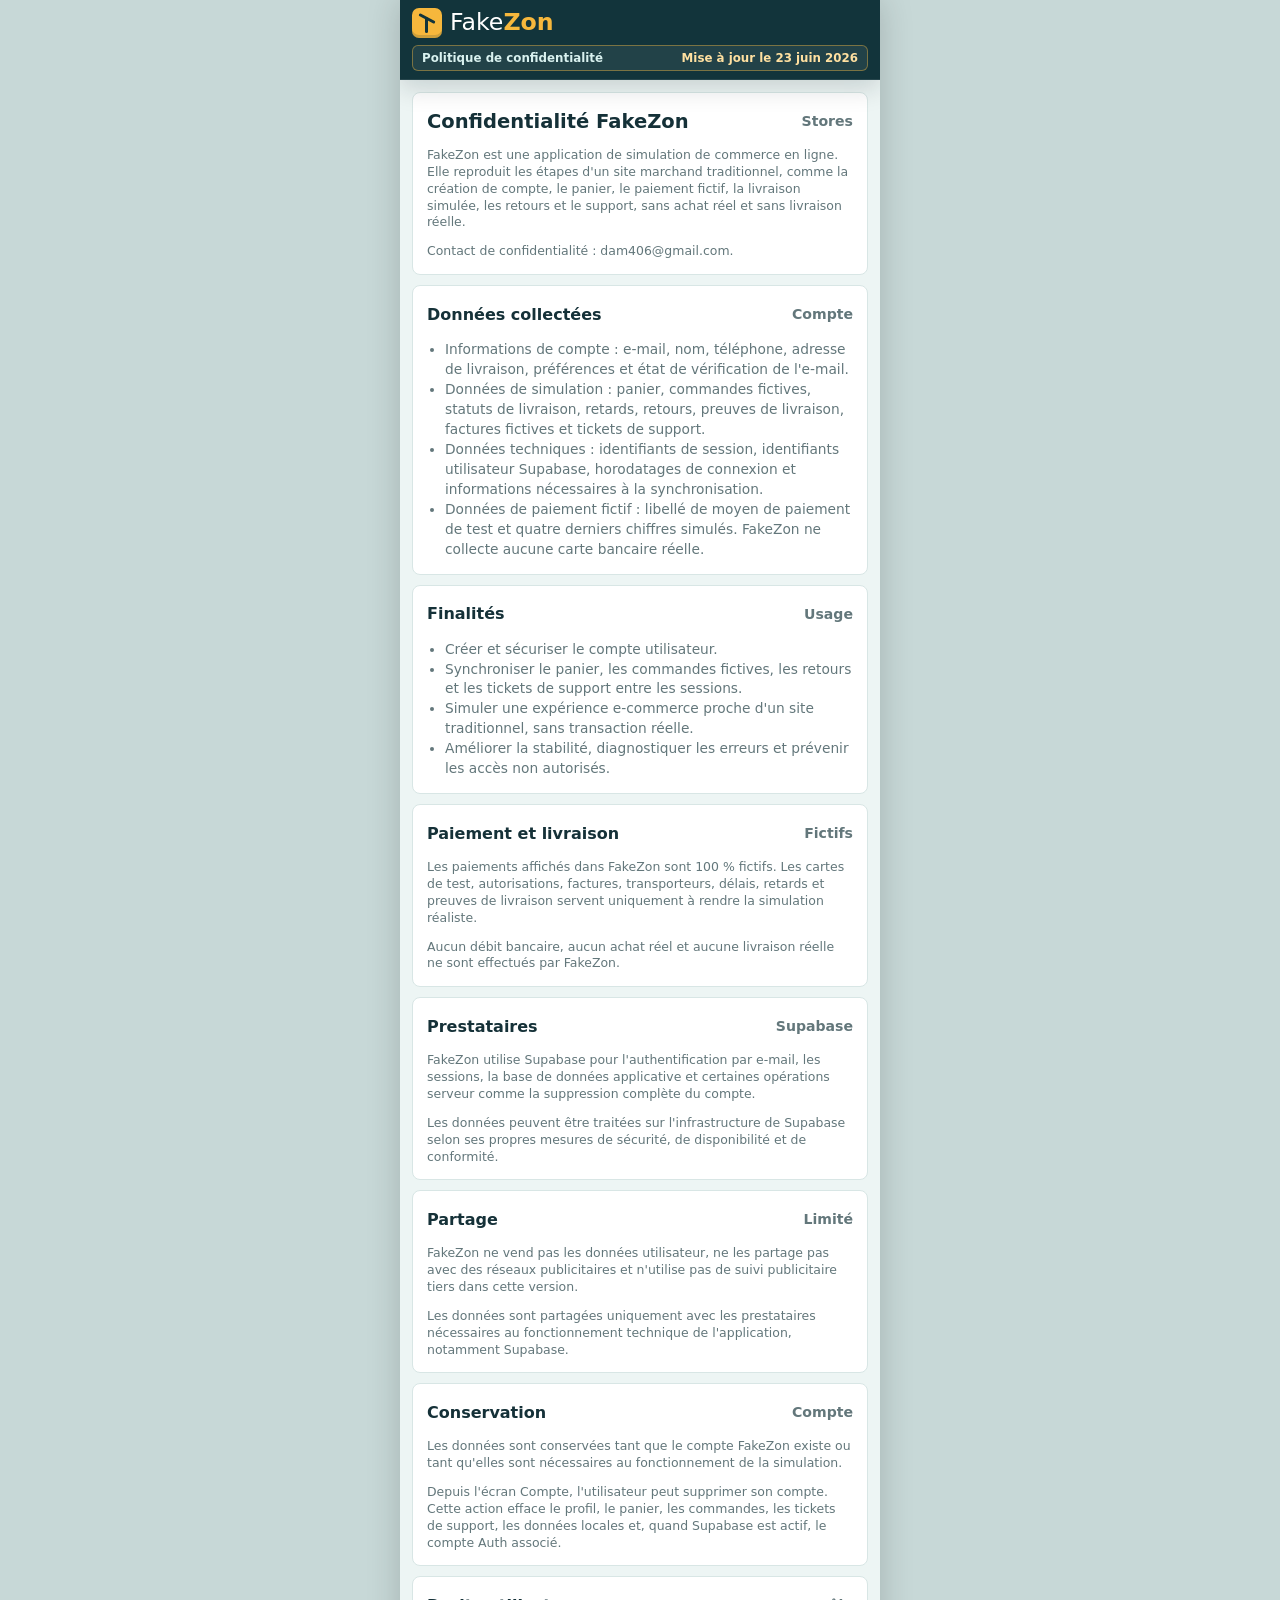
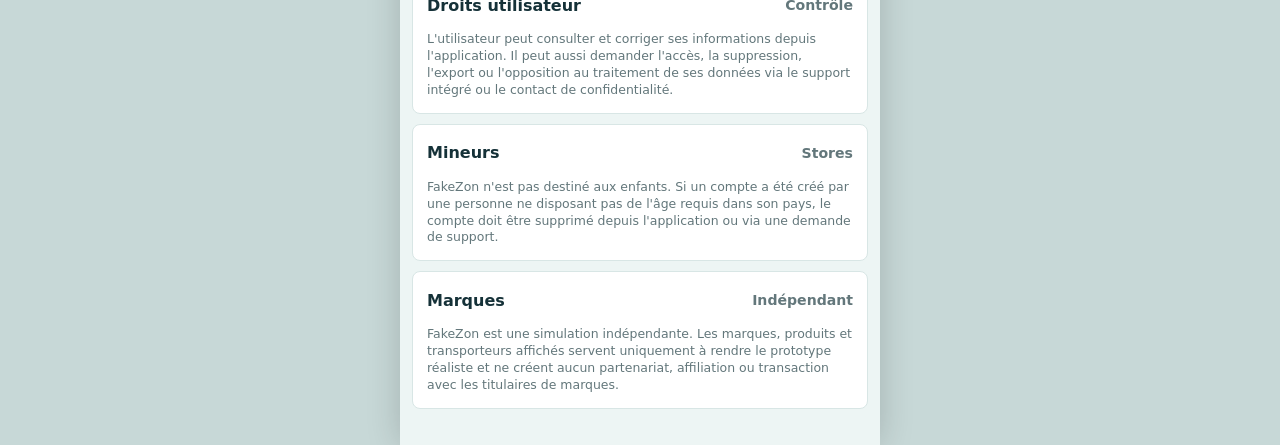
==== privacy.html @ 8df1cf75 "Publish FakeZon privacy policy" ====
<!doctype html>
<html lang="fr">
  <head>
    <meta charset="UTF-8" />
    <meta name="viewport" content="width=device-width, initial-scale=1.0" />
    <meta name="theme-color" content="#12343b" />
    <meta name="description" content="Politique de confidentialité de FakeZon." />
    <title>Politique de confidentialité - FakeZon</title>
    <link rel="icon" href="./assets/icon.svg" type="image/svg+xml" />
    <link rel="apple-touch-icon" href="./assets/icon.svg" />
    <link rel="stylesheet" href="./styles.css?v=15" />
  </head>
  <body>
    <div class="app-shell privacy-shell">
      <header class="topbar">
        <div class="brand-row">
          <a class="brand privacy-brand" href="./privacy.html" aria-label="Politique de confidentialité FakeZon">
            <span class="brand-mark" aria-hidden="true"></span>
            <span class="brand-name"><span>Fake</span><strong>Zon</strong></span>
          </a>
        </div>
        <div class="trust-strip">
          <span>Politique de confidentialité</span>
          <strong>Mise à jour le 23 juin 2026</strong>
        </div>
      </header>

      <main class="privacy-content">
        <section class="account-panel privacy-intro">
          <div class="section-title compact-title">
            <h1>Confidentialité FakeZon</h1>
            <span>Stores</span>
          </div>
          <p class="helper-copy">FakeZon est une application de simulation de commerce en ligne. Elle reproduit les étapes d'un site marchand traditionnel, comme la création de compte, le panier, le paiement fictif, la livraison simulée, les retours et le support, sans achat réel et sans livraison réelle.</p>
          <p class="helper-copy">Contact de confidentialité : dam406@gmail.com.</p>
        </section>

        <section class="account-panel">
          <div class="section-title compact-title">
            <h2>Données collectées</h2>
            <span>Compte</span>
          </div>
          <ul class="plain-list">
            <li>Informations de compte : e-mail, nom, téléphone, adresse de livraison, préférences et état de vérification de l'e-mail.</li>
            <li>Données de simulation : panier, commandes fictives, statuts de livraison, retards, retours, preuves de livraison, factures fictives et tickets de support.</li>
            <li>Données techniques : identifiants de session, identifiants utilisateur Supabase, horodatages de connexion et informations nécessaires à la synchronisation.</li>
            <li>Données de paiement fictif : libellé de moyen de paiement de test et quatre derniers chiffres simulés. FakeZon ne collecte aucune carte bancaire réelle.</li>
          </ul>
        </section>

        <section class="account-panel">
          <div class="section-title compact-title">
            <h2>Finalités</h2>
            <span>Usage</span>
          </div>
          <ul class="plain-list">
            <li>Créer et sécuriser le compte utilisateur.</li>
            <li>Synchroniser le panier, les commandes fictives, les retours et les tickets de support entre les sessions.</li>
            <li>Simuler une expérience e-commerce proche d'un site traditionnel, sans transaction réelle.</li>
            <li>Améliorer la stabilité, diagnostiquer les erreurs et prévenir les accès non autorisés.</li>
          </ul>
        </section>

        <section class="account-panel">
          <div class="section-title compact-title">
            <h2>Paiement et livraison</h2>
            <span>Fictifs</span>
          </div>
          <p class="helper-copy">Les paiements affichés dans FakeZon sont 100 % fictifs. Les cartes de test, autorisations, factures, transporteurs, délais, retards et preuves de livraison servent uniquement à rendre la simulation réaliste.</p>
          <p class="helper-copy">Aucun débit bancaire, aucun achat réel et aucune livraison réelle ne sont effectués par FakeZon.</p>
        </section>

        <section class="account-panel">
          <div class="section-title compact-title">
            <h2>Prestataires</h2>
            <span>Supabase</span>
          </div>
          <p class="helper-copy">FakeZon utilise Supabase pour l'authentification par e-mail, les sessions, la base de données applicative et certaines opérations serveur comme la suppression complète du compte.</p>
          <p class="helper-copy">Les données peuvent être traitées sur l'infrastructure de Supabase selon ses propres mesures de sécurité, de disponibilité et de conformité.</p>
        </section>

        <section class="account-panel">
          <div class="section-title compact-title">
            <h2>Partage</h2>
            <span>Limité</span>
          </div>
          <p class="helper-copy">FakeZon ne vend pas les données utilisateur, ne les partage pas avec des réseaux publicitaires et n'utilise pas de suivi publicitaire tiers dans cette version.</p>
          <p class="helper-copy">Les données sont partagées uniquement avec les prestataires nécessaires au fonctionnement technique de l'application, notamment Supabase.</p>
        </section>

        <section class="account-panel">
          <div class="section-title compact-title">
            <h2>Conservation</h2>
            <span>Compte</span>
          </div>
          <p class="helper-copy">Les données sont conservées tant que le compte FakeZon existe ou tant qu'elles sont nécessaires au fonctionnement de la simulation.</p>
          <p class="helper-copy">Depuis l'écran Compte, l'utilisateur peut supprimer son compte. Cette action efface le profil, le panier, les commandes, les tickets de support, les données locales et, quand Supabase est actif, le compte Auth associé.</p>
        </section>

        <section class="account-panel">
          <div class="section-title compact-title">
            <h2>Droits utilisateur</h2>
            <span>Contrôle</span>
          </div>
          <p class="helper-copy">L'utilisateur peut consulter et corriger ses informations depuis l'application. Il peut aussi demander l'accès, la suppression, l'export ou l'opposition au traitement de ses données via le support intégré ou le contact de confidentialité.</p>
        </section>

        <section class="account-panel">
          <div class="section-title compact-title">
            <h2>Mineurs</h2>
            <span>Stores</span>
          </div>
          <p class="helper-copy">FakeZon n'est pas destiné aux enfants. Si un compte a été créé par une personne ne disposant pas de l'âge requis dans son pays, le compte doit être supprimé depuis l'application ou via une demande de support.</p>
        </section>

        <section class="account-panel">
          <div class="section-title compact-title">
            <h2>Marques</h2>
            <span>Indépendant</span>
          </div>
          <p class="helper-copy">FakeZon est une simulation indépendante. Les marques, produits et transporteurs affichés servent uniquement à rendre le prototype réaliste et ne créent aucun partenariat, affiliation ou transaction avec les titulaires de marques.</p>
        </section>
      </main>
    </div>
  </body>
</html>
---- styles.css ----
:root {
  --ink: #153138;
  --muted: #63777b;
  --line: #d8e6e5;
  --bg: #edf5f4;
  --panel: #ffffff;
  --brand: #f6b73c;
  --brand-strong: #d99013;
  --nav: #12343b;
  --accent: #0f7d82;
  --ok: #1b8a5a;
  --danger: #c94c3f;
  font-family: Inter, ui-sans-serif, system-ui, -apple-system, BlinkMacSystemFont, "Segoe UI", sans-serif;
}

* {
  box-sizing: border-box;
}

html {
  background: #c7d8d7;
  -webkit-text-size-adjust: 100%;
}

body {
  margin: 0;
  color: var(--ink);
  background: #c7d8d7;
  min-height: 100vh;
  overscroll-behavior-y: contain;
}

button,
input,
select,
textarea {
  font: inherit;
}

button {
  cursor: pointer;
  touch-action: manipulation;
}

button,
input,
select,
textarea {
  -webkit-tap-highlight-color: transparent;
}

button:disabled {
  cursor: progress;
  opacity: 0.62;
}

button:focus-visible,
input:focus-visible,
select:focus-visible,
textarea:focus-visible {
  outline: 3px solid rgb(246 183 60 / 62%);
  outline-offset: 2px;
}

.app-shell {
  min-height: 100vh;
  min-height: 100dvh;
  max-width: 480px;
  margin: 0 auto;
  background: var(--bg);
  position: relative;
  overflow-x: hidden;
  padding-bottom: calc(88px + env(safe-area-inset-bottom));
  box-shadow: 0 0 32px rgb(0 0 0 / 18%);
}

.privacy-shell {
  padding-bottom: 24px;
}

.topbar {
  position: sticky;
  top: 0;
  z-index: 5;
  background: var(--nav);
  color: white;
  padding: calc(8px + env(safe-area-inset-top)) 12px 8px;
  border-bottom: 1px solid rgb(255 255 255 / 9%);
  box-shadow: 0 8px 24px rgb(8 24 29 / 16%);
}

.brand-row {
  display: grid;
  grid-template-columns: 42px 1fr 62px;
  align-items: center;
  gap: 8px;
}

.icon-button,
.cart-pill,
.brand,
.location-strip,
.nav-item,
.text-button,
.primary-cta,
.primary-button,
.danger-button,
.quantity button,
.drawer-panel button,
.icon-close {
  border: 0;
}

.icon-button,
.cart-pill {
  min-height: 42px;
  border-radius: 6px;
  background: rgb(255 255 255 / 12%);
  color: white;
}

.icon-button {
  display: grid;
  place-content: center;
  gap: 4px;
}

.icon-button span {
  width: 18px;
  height: 2px;
  background: currentColor;
  display: block;
}

.brand {
  background: transparent;
  color: white;
  display: flex;
  align-items: center;
  gap: 8px;
  text-align: left;
  letter-spacing: 0;
  padding: 0;
}

.privacy-shell .brand-row {
  grid-template-columns: 1fr;
}

.privacy-brand {
  text-decoration: none;
}

.brand-mark {
  width: 30px;
  height: 30px;
  border-radius: 7px;
  background: var(--brand);
  display: inline-block;
  position: relative;
  box-shadow: inset 0 -3px 0 rgb(18 52 59 / 18%);
}

.brand-mark::before,
.brand-mark::after {
  content: "";
  position: absolute;
  background: var(--nav);
}

.brand-mark::before {
  width: 18px;
  height: 3px;
  left: 6px;
  top: 9px;
  transform: rotate(28deg);
  border-radius: 99px;
}

.brand-mark::after {
  width: 3px;
  height: 16px;
  left: 13px;
  top: 9px;
  border-radius: 99px;
}

.brand-name {
  font-size: 1.48rem;
  line-height: 1;
}

.brand strong {
  color: var(--brand);
}

.cart-pill {
  display: flex;
  align-items: center;
  justify-content: center;
  gap: 6px;
  font-weight: 800;
}

.cart-pill.is-pulsing {
  animation: cartPulse 520ms ease;
}

.cart-icon {
  transform: rotate(-6deg);
  display: inline-block;
}

.search-wrap {
  margin-top: 8px;
  min-height: 44px;
  display: grid;
  grid-template-columns: 32px 1fr;
  align-items: center;
  background: white;
  color: var(--muted);
  border-radius: 7px;
  padding: 0 10px;
  border: 2px solid var(--brand);
}

.search-wrap input {
  border: 0;
  outline: 0;
  min-width: 0;
  color: var(--ink);
}

.location-strip {
  width: 100%;
  min-height: 36px;
  margin-top: 7px;
  color: white;
  background: #1e4b52;
  border-radius: 5px;
  display: flex;
  align-items: center;
  gap: 7px;
  padding: 0 10px;
  text-align: left;
}

.trust-strip {
  min-height: 26px;
  margin-top: 7px;
  border: 1px solid rgb(246 183 60 / 42%);
  border-radius: 6px;
  background: rgb(255 255 255 / 7%);
  color: #d9f1ef;
  display: flex;
  align-items: center;
  justify-content: space-between;
  gap: 10px;
  padding: 5px 9px;
  font-size: 0.74rem;
  font-weight: 750;
}

.trust-strip strong {
  color: #ffe0a0;
  white-space: nowrap;
}

main {
  padding: 12px 12px 18px;
}

.view {
  display: none;
}

.view.is-active {
  display: block;
}

.hero-band {
  min-height: 144px;
  background:
    linear-gradient(90deg, rgb(18 52 59 / 88%), rgb(18 52 59 / 28%)),
    url("https://images.unsplash.com/photo-1607082349566-187342175e2f?auto=format&fit=crop&w=900&q=80") center / cover;
  color: white;
  padding: 18px;
  display: flex;
  align-items: flex-end;
  justify-content: space-between;
  gap: 12px;
}

.eyebrow {
  margin: 0 0 4px;
  color: #ffe0a0;
  font-weight: 800;
  font-size: 0.78rem;
  text-transform: uppercase;
}

.hero-band h1 {
  margin: 0;
  max-width: 290px;
  font-size: 1.42rem;
  line-height: 1.08;
  letter-spacing: 0;
}

.primary-cta {
  min-width: 70px;
  height: 38px;
  background: var(--brand);
  color: #1f1705;
  border-radius: 6px;
  font-weight: 900;
}

.category-rail,
.deal-strip {
  display: flex;
  gap: 10px;
  overflow-x: auto;
  padding: 12px 0 4px;
  scrollbar-width: none;
}

.category-rail::-webkit-scrollbar,
.deal-strip::-webkit-scrollbar {
  display: none;
}

.category-chip {
  min-width: 86px;
  min-height: 78px;
  border: 1px solid var(--line);
  background: var(--panel);
  border-radius: 8px;
  display: grid;
  place-items: center;
  gap: 4px;
  padding: 8px;
  font-weight: 800;
}

.category-chip:active,
.deal-card:active,
.product-card:active,
.account-action:active,
.nav-item:active {
  transform: scale(0.98);
}

.category-chip.is-active {
  border-color: var(--brand-strong);
  box-shadow: inset 0 0 0 2px var(--brand);
}

.category-chip span {
  width: 36px;
  height: 36px;
  display: grid;
  place-items: center;
  border-radius: 50%;
  background: #e5f5f3;
  color: var(--accent);
}

.deal-card {
  min-width: 178px;
  background: var(--panel);
  border: 1px solid var(--line);
  border-radius: 8px;
  overflow: hidden;
}

.deal-card img {
  width: 100%;
  height: 94px;
  object-fit: cover;
  display: block;
}

.deal-card div {
  padding: 8px;
}

.deal-card strong,
.deal-card small {
  display: block;
}

.deal-card small {
  color: #a95f00;
  font-weight: 800;
}

.section-title {
  min-height: 42px;
  display: flex;
  align-items: center;
  justify-content: space-between;
  gap: 10px;
}

.section-title h2 {
  margin: 0;
  font-size: 1.24rem;
}

.section-title span {
  color: var(--muted);
  font-weight: 700;
  font-size: 0.88rem;
}

.text-button {
  background: transparent;
  color: var(--accent);
  font-weight: 800;
  padding: 8px;
}

.product-grid {
  display: grid;
  grid-template-columns: repeat(2, minmax(0, 1fr));
  gap: 10px;
}

.product-card {
  background: var(--panel);
  border: 1px solid var(--line);
  border-radius: 8px;
  overflow: hidden;
  display: grid;
  grid-template-rows: auto 1fr;
  min-width: 0;
  box-shadow: 0 1px 0 rgb(18 52 59 / 4%);
}

.product-card img {
  width: 100%;
  height: auto;
  aspect-ratio: 1 / 0.82;
  object-fit: cover;
  display: block;
  background: #dfe9ed;
}

.product-info {
  padding: 9px;
  display: grid;
  align-content: start;
  gap: 6px;
}

.product-badge {
  width: fit-content;
  max-width: 100%;
  border-radius: 999px;
  background: #eef8f6;
  color: #116a60;
  border: 1px solid #cfe7e3;
  font-size: 0.7rem;
  font-weight: 850;
  padding: 3px 7px;
  overflow-wrap: anywhere;
}

.product-info h3 {
  margin: 0;
  min-height: 2.18em;
  font-size: 0.92rem;
  line-height: 1.18;
  display: -webkit-box;
  overflow: hidden;
  -webkit-box-orient: vertical;
  -webkit-line-clamp: 2;
}

.rating {
  color: #a95f00;
  font-size: 0.82rem;
  white-space: nowrap;
}

.price-row {
  display: flex;
  align-items: baseline;
  flex-wrap: wrap;
  gap: 5px;
}

.price {
  font-size: 1.12rem;
  font-weight: 900;
}

.old-price {
  color: var(--muted);
  text-decoration: line-through;
  font-size: 0.78rem;
}

.delivery-note {
  color: var(--ok);
  font-weight: 800;
  font-size: 0.78rem;
}

.delay-note {
  color: var(--danger);
  font-weight: 850;
  font-size: 0.78rem;
}

.small-button,
.ghost-button {
  min-height: 40px;
  border-radius: 999px;
  border: 1px solid var(--brand-strong);
  background: var(--brand);
  color: #241b04;
  font-weight: 850;
  padding: 0 12px;
}

.legal-link {
  display: inline-grid;
  width: fit-content;
  place-items: center;
  text-decoration: none;
}

.product-info .small-button {
  width: 100%;
  min-height: 42px;
  margin-top: 2px;
}

.small-button:active,
.primary-button:active {
  transform: scale(0.97);
}

.small-button.is-confirming,
.primary-button.is-confirming {
  animation: buttonConfirm 520ms ease;
}

.ghost-button {
  background: white;
  border-color: var(--line);
}

.cart-list,
.orders-list {
  display: grid;
  gap: 12px;
}

#accountView.view.is-active {
  display: grid;
  gap: 12px;
}

.empty-state {
  padding: 28px 16px;
  background: white;
  border: 1px solid var(--line);
  border-radius: 8px;
  text-align: center;
}

.empty-state h3 {
  margin: 0 0 8px;
}

.empty-state p {
  color: var(--muted);
  margin: 0 0 16px;
}

.cart-item,
.order-card {
  background: white;
  border: 1px solid var(--line);
  border-radius: 8px;
  padding: 12px;
}

.cart-item {
  display: grid;
  grid-template-columns: 88px 1fr;
  gap: 12px;
}

.cart-item img {
  width: 88px;
  height: 88px;
  object-fit: cover;
  border-radius: 7px;
}

.cart-item h3,
.order-card h3 {
  margin: 0;
  font-size: 0.98rem;
}

.cart-meta {
  color: var(--muted);
  font-size: 0.82rem;
  margin: 4px 0 8px;
}

.quantity {
  display: inline-grid;
  grid-template-columns: 40px 40px 40px;
  align-items: center;
  border: 1px solid var(--line);
  border-radius: 999px;
  overflow: hidden;
  background: #f5faf9;
}

.quantity button {
  min-height: 40px;
  background: transparent;
  font-weight: 900;
}

.quantity span {
  text-align: center;
  font-weight: 800;
}

.checkout-panel {
  position: sticky;
  bottom: calc(80px + env(safe-area-inset-bottom));
  margin-top: 12px;
  background: white;
  border: 1px solid var(--line);
  border-radius: 8px;
  padding: 12px;
  display: flex;
  align-items: center;
  justify-content: space-between;
  gap: 12px;
  box-shadow: 0 10px 28px rgb(0 0 0 / 14%);
  z-index: 3;
}

.checkout-panel strong {
  display: block;
  font-size: 1.25rem;
}

.primary-button {
  min-height: 44px;
  border-radius: 999px;
  background: var(--brand);
  color: #231900;
  font-weight: 900;
  padding: 0 16px;
}

.checkout-form {
  display: grid;
  gap: 12px;
  background: white;
  border: 1px solid var(--line);
  border-radius: 8px;
  padding: 12px;
}

.form-row {
  display: grid;
  grid-template-columns: 1fr 1fr;
  gap: 10px;
}

.form-group {
  display: grid;
  gap: 5px;
}

.form-group label {
  color: var(--muted);
  font-weight: 800;
  font-size: 0.8rem;
}

.form-group input,
.form-group select,
.form-group textarea {
  min-width: 0;
  border-radius: 6px;
  border: 1px solid var(--line);
  background: white;
  font-size: 1rem;
}

.form-group input,
.form-group select {
  min-height: 46px;
  padding: 0 12px;
}

.form-group textarea {
  min-height: 108px;
  padding: 10px;
  resize: vertical;
}

.fake-card {
  min-height: 116px;
  border-radius: 8px;
  padding: 16px;
  color: white;
  background: linear-gradient(135deg, var(--nav), #0f6b70);
  display: grid;
  align-content: space-between;
}

.fake-card strong {
  font-size: 1.5rem;
}

.fake-card small {
  color: #bfe6df;
  font-weight: 800;
}

.payment-panel,
.delivery-panel {
  display: grid;
  gap: 12px;
  padding: 12px;
  border: 1px solid #cfe0df;
  border-radius: 8px;
  background: #f7fbfa;
}

.delivery-panel {
  background: #ffffff;
}

.test-card-actions {
  display: grid;
  grid-template-columns: repeat(3, minmax(0, 1fr));
  gap: 7px;
}

.test-card-actions button {
  min-height: 42px;
  border: 1px solid var(--line);
  border-radius: 8px;
  background: white;
  color: var(--ink);
  font-weight: 850;
  font-size: 0.78rem;
  padding: 7px 6px;
}

.test-card-actions button:active {
  transform: scale(0.97);
}

.card-fields {
  display: grid;
  gap: 10px;
}

.card-fields.is-muted {
  opacity: 0.54;
}

.support-grid,
.legal-stack {
  display: grid;
  gap: 10px;
}

.privacy-content {
  display: grid;
  gap: 10px;
  padding: 12px;
}

.privacy-intro h1 {
  margin: 0;
  font-size: 1.22rem;
}

.ticket-list {
  display: grid;
  gap: 8px;
}

.ticket-item {
  border: 1px solid var(--line);
  border-radius: 8px;
  background: #f7fbfa;
  padding: 10px;
}

.ticket-item div {
  display: flex;
  align-items: flex-start;
  justify-content: space-between;
  gap: 10px;
}

.ticket-item strong {
  font-size: 0.92rem;
}

.ticket-item span,
.ticket-item p {
  color: var(--muted);
  font-size: 0.78rem;
}

.ticket-item p {
  margin: 8px 0 0;
}

.plain-list {
  margin: 0;
  padding-left: 18px;
  color: var(--muted);
  font-size: 0.86rem;
  line-height: 1.45;
}

#billingAddressGroup.is-hidden {
  display: none;
}

#pickupPointGroup.is-hidden {
  display: none;
}

.compact-toggle {
  min-height: 38px;
  font-size: 0.84rem;
}

.order-head,
.order-products {
  display: flex;
  align-items: center;
  justify-content: space-between;
  gap: 10px;
}

.order-products {
  margin-top: 10px;
  justify-content: flex-start;
}

.order-address,
.logistics-meta,
.payment-meta,
.timeline-copy {
  color: var(--muted);
  font-size: 0.78rem;
}

.order-address,
.logistics-meta,
.payment-meta {
  margin: 8px 0 0;
}

.order-alert {
  margin-top: 10px;
  border-radius: 8px;
  padding: 10px;
  background: #fff6df;
  border: 1px solid #efd391;
  color: #6a4700;
  display: grid;
  gap: 2px;
}

.order-alert strong {
  font-size: 0.84rem;
}

.order-alert span {
  font-size: 0.78rem;
}

.order-alert.is-danger {
  background: #fff0ef;
  border-color: #efb7b2;
  color: #8b251d;
}

.order-actions {
  margin-top: 10px;
  display: flex;
  gap: 7px;
  overflow-x: auto;
  padding-bottom: 4px;
  scrollbar-width: none;
}

.order-actions::-webkit-scrollbar {
  display: none;
}

.order-actions button {
  min-height: 40px;
  border: 1px solid var(--line);
  border-radius: 999px;
  background: white;
  color: var(--accent);
  font-weight: 850;
  white-space: nowrap;
  padding: 0 11px;
}

.order-actions .danger-action {
  color: var(--danger);
  border-color: #efb7b2;
}

.document-view {
  background: white;
  border-radius: 8px;
  max-width: 440px;
  overflow: hidden;
}

.document-head {
  background: var(--nav);
  color: white;
  padding: 16px;
  display: flex;
  align-items: flex-start;
  justify-content: space-between;
  gap: 12px;
}

.document-head h2,
.document-head p {
  margin: 0;
}

.document-body {
  padding: 14px;
  display: grid;
  gap: 12px;
}

.document-row {
  display: flex;
  justify-content: space-between;
  gap: 12px;
  border-bottom: 1px solid var(--line);
  padding-bottom: 8px;
}

.document-row span {
  color: var(--muted);
  font-size: 0.82rem;
}

.document-row strong {
  min-width: 0;
  text-align: right;
  overflow-wrap: anywhere;
}

.timeline-copy {
  margin-top: 9px;
  display: grid;
  gap: 3px;
}

.order-products img {
  width: 42px;
  height: 42px;
  border-radius: 7px;
  object-fit: cover;
}

.status-steps {
  margin-top: 12px;
  display: grid;
  grid-template-columns: repeat(4, 1fr);
  gap: 5px;
}

.status-step {
  height: 7px;
  border-radius: 99px;
  background: #d8e0e6;
}

.status-step.is-done {
  background: var(--ok);
}

.status-step.is-delayed {
  background: var(--danger);
}

.account-hero {
  min-height: 118px;
  border-radius: 8px;
  padding: 16px;
  background: linear-gradient(135deg, var(--nav), #0f6b70);
  color: white;
  display: grid;
  grid-template-columns: 64px 1fr;
  align-items: center;
  gap: 14px;
}

.avatar {
  width: 64px;
  height: 64px;
  border-radius: 50%;
  background: var(--brand);
  color: #1c1605;
  display: grid;
  place-items: center;
  font-size: 1.25rem;
  font-weight: 950;
}

.account-hero span,
.account-hero p {
  color: #cfe9e7;
}

.account-hero h2,
.account-hero p {
  margin: 0;
}

.account-hero h2 {
  font-size: 1.4rem;
  line-height: 1.08;
}

.auth-panels,
.account-dashboard {
  display: grid;
  gap: 12px;
}

.account-actions {
  display: grid;
  grid-template-columns: repeat(3, minmax(0, 1fr));
  gap: 8px;
}

.account-action {
  min-height: 76px;
  border: 1px solid var(--line);
  border-radius: 8px;
  background: white;
  display: grid;
  align-content: center;
  gap: 3px;
  padding: 10px;
  text-align: left;
}

.account-action strong {
  font-size: 0.9rem;
}

.account-action span {
  color: var(--muted);
  font-weight: 800;
  font-size: 0.8rem;
}

.sync-banner {
  border: 1px solid #efd391;
  border-radius: 8px;
  background: #fff8e8;
  color: #6a4700;
  padding: 10px;
  display: flex;
  align-items: center;
  justify-content: space-between;
  gap: 10px;
}

.sync-banner.is-ready {
  border-color: #bfe0cf;
  background: #effaf4;
  color: #17613f;
}

.sync-banner.is-warning {
  border-color: #efb7b2;
  background: #fff0ef;
  color: #8b251d;
}

.sync-banner div {
  display: grid;
  gap: 2px;
}

.sync-banner span {
  font-size: 0.78rem;
  line-height: 1.3;
}

.account-panel {
  background: white;
  border: 1px solid var(--line);
  border-radius: 8px;
  padding: 14px;
  display: grid;
  gap: 12px;
}

.compact-title {
  min-height: 28px;
}

.compact-title h2 {
  font-size: 1rem;
}

.toggle-row {
  min-height: 46px;
  display: flex;
  align-items: center;
  justify-content: space-between;
  gap: 12px;
  color: var(--ink);
  font-weight: 800;
}

.toggle-row input {
  width: 44px;
  height: 24px;
  accent-color: var(--brand-strong);
}

.embedded-form {
  display: grid;
  gap: 10px;
}

.security-row {
  min-height: 68px;
  display: grid;
  grid-template-columns: 1fr auto;
  align-items: center;
  gap: 10px;
  padding: 10px;
  border: 1px solid var(--line);
  border-radius: 8px;
  background: #f5faf9;
}

.security-row strong,
.security-row span {
  display: block;
}

.security-row span,
.helper-copy,
.session-item span,
.history-item span {
  color: var(--muted);
  font-size: 0.78rem;
}

.session-list,
.history-list {
  display: grid;
  gap: 8px;
}

.session-item,
.history-item {
  min-height: 58px;
  display: grid;
  gap: 3px;
  padding: 10px;
  border: 1px solid var(--line);
  border-radius: 8px;
  background: #f5faf9;
}

.session-item strong,
.history-item strong {
  font-size: 0.88rem;
}

.danger-panel {
  border-color: #efb7b2;
  background: #fffafa;
}

.helper-copy {
  margin: 0;
  line-height: 1.35;
}

.danger-button {
  min-height: 44px;
  border-radius: 999px;
  background: var(--danger);
  color: white;
  font-weight: 900;
  padding: 0 16px;
}

.danger-button:active {
  transform: scale(0.97);
}

.bottom-nav {
  position: fixed;
  left: 50%;
  bottom: 0;
  transform: translateX(-50%);
  width: min(480px, 100vw);
  height: calc(72px + env(safe-area-inset-bottom));
  padding-bottom: env(safe-area-inset-bottom);
  background: white;
  border-top: 1px solid var(--line);
  display: grid;
  grid-template-columns: repeat(4, 1fr);
  z-index: 6;
  box-shadow: 0 -10px 26px rgb(18 52 59 / 11%);
}

.cart-toast {
  position: fixed;
  left: 50%;
  bottom: calc(88px + env(safe-area-inset-bottom));
  width: min(430px, calc(100vw - 24px));
  min-height: 46px;
  border-radius: 8px;
  background: var(--nav);
  color: white;
  box-shadow: 0 12px 34px rgb(0 0 0 / 28%);
  display: flex;
  align-items: center;
  justify-content: center;
  padding: 10px 14px;
  font-weight: 850;
  opacity: 0;
  pointer-events: none;
  transform: translate(-50%, 18px) scale(0.98);
  transition:
    opacity 180ms ease,
    transform 180ms ease;
  z-index: 20;
}

.cart-toast.is-visible {
  opacity: 1;
  transform: translate(-50%, 0) scale(1);
}

.fly-token {
  position: fixed;
  left: 0;
  top: 0;
  width: 18px;
  height: 18px;
  border-radius: 50%;
  background: var(--brand);
  border: 3px solid white;
  box-shadow: 0 8px 20px rgb(0 0 0 / 26%);
  pointer-events: none;
  z-index: 2147483647;
  transform: translate(var(--start-x), var(--start-y)) scale(1);
  animation: flyToCart 1050ms cubic-bezier(0.22, 0.72, 0.18, 1) forwards;
}

@keyframes flyToCart {
  72% {
    opacity: 1;
    transform: translate(var(--end-x), var(--end-y)) scale(0.72);
  }

  100% {
    opacity: 0;
    transform: translate(var(--end-x), var(--end-y)) scale(0.2);
  }
}

@keyframes cartPulse {
  0% {
    transform: scale(1);
    background: rgb(255 255 255 / 10%);
  }

  45% {
    transform: scale(1.16);
    background: var(--brand);
    color: #211701;
  }

  100% {
    transform: scale(1);
    background: rgb(255 255 255 / 10%);
  }
}

@keyframes buttonConfirm {
  0% {
    box-shadow: 0 0 0 0 rgb(255 176 32 / 80%);
  }

  100% {
    box-shadow: 0 0 0 12px rgb(255 176 32 / 0%);
  }
}

.nav-item {
  position: relative;
  min-width: 0;
  background: transparent;
  color: var(--muted);
  display: grid;
  place-items: center;
  align-content: center;
  gap: 2px;
  font-size: 0.74rem;
  font-weight: 850;
  padding-top: 6px;
}

.nav-item::before {
  content: "";
  position: absolute;
  top: 7px;
  left: 50%;
  width: 30px;
  height: 3px;
  border-radius: 999px;
  background: transparent;
  transform: translateX(-50%);
}

.nav-item span {
  font-size: 1.2rem;
}

.nav-item.is-active {
  color: #0b677e;
}

.nav-item.is-active::before {
  background: var(--brand);
}

.drawer {
  position: fixed;
  inset: 0;
  z-index: 10;
  background: rgb(0 0 0 / 42%);
  opacity: 0;
  pointer-events: none;
  transition: opacity 160ms ease;
}

.drawer.is-open {
  opacity: 1;
  pointer-events: auto;
}

.drawer-panel {
  width: min(84vw, 330px);
  height: 100%;
  background: white;
  padding: calc(14px + env(safe-area-inset-top)) 14px calc(14px + env(safe-area-inset-bottom));
  transform: translateX(-100%);
  transition: transform 180ms ease;
  display: grid;
  align-content: start;
  gap: 8px;
  box-shadow: 16px 0 34px rgb(0 0 0 / 18%);
}

.drawer.is-open .drawer-panel {
  transform: translateX(0);
}

.drawer-head {
  display: flex;
  align-items: center;
  justify-content: space-between;
  margin-bottom: 10px;
}

.drawer-panel button:not(.icon-close) {
  min-height: 44px;
  border-radius: 6px;
  background: #f5f8fa;
  text-align: left;
  padding: 0 12px;
  font-weight: 800;
}

.icon-close {
  width: 38px;
  height: 38px;
  border-radius: 50%;
  background: #eef3f5;
  font-size: 1.5rem;
}

dialog {
  width: min(calc(100vw - 16px), 450px);
  border: 0;
  border-radius: 10px;
  padding: 0;
  background: white;
  box-shadow: 0 18px 70px rgb(0 0 0 / 35%);
}

dialog::backdrop {
  background: rgb(0 0 0 / 50%);
}

.detail {
  max-height: calc(100dvh - 24px);
  overflow: auto;
}

.detail img {
  width: 100%;
  height: clamp(210px, 52vw, 260px);
  object-fit: cover;
  display: block;
}

.detail-body {
  padding: 14px;
  display: grid;
  gap: 10px;
}

.detail-body h2 {
  margin: 0;
  font-size: 1.25rem;
}

.detail-actions {
  display: grid;
  grid-template-columns: 1fr 44px;
  gap: 8px;
}

.close-detail {
  height: 44px;
  border: 1px solid var(--line);
  background: white;
  border-radius: 999px;
  font-weight: 900;
}

@media (max-width: 420px) {
  .app-shell {
    max-width: none;
    box-shadow: none;
  }

  main {
    padding: 10px 10px 16px;
  }

  .topbar {
    padding-right: 10px;
    padding-left: 10px;
  }

  .brand-row {
    grid-template-columns: 42px 1fr 60px;
  }

  .brand-name {
    font-size: 1.34rem;
  }

  .trust-strip {
    display: none;
  }

  .hero-band {
    min-height: 112px;
    padding: 14px;
  }

  .hero-band h1 {
    max-width: 245px;
    font-size: 1.22rem;
  }

  .primary-cta {
    min-width: 58px;
  }

  .category-rail,
  .deal-strip {
    gap: 8px;
    padding: 10px 0 2px;
  }

  .category-chip {
    min-width: 78px;
    min-height: 72px;
    font-size: 0.84rem;
  }

  .category-chip span {
    width: 32px;
    height: 32px;
  }

  .deal-card {
    min-width: 152px;
  }

  .deal-card img {
    height: 78px;
  }

  .section-title {
    min-height: 36px;
  }

  .product-grid {
    gap: 8px;
  }

  .product-card img {
    aspect-ratio: 1 / 0.72;
  }

  .product-info {
    padding: 8px;
    gap: 5px;
  }

  .product-badge {
    font-size: 0.66rem;
    padding: 3px 6px;
  }

  .price {
    font-size: 1.05rem;
  }

  .cart-item {
    grid-template-columns: 76px 1fr;
    gap: 10px;
  }

  .cart-item img {
    width: 76px;
    height: 76px;
  }

  .checkout-panel {
    align-items: stretch;
  }

  .checkout-panel .primary-button {
    min-width: 142px;
  }

  .test-card-actions {
    grid-template-columns: 1fr;
  }

  .account-hero {
    grid-template-columns: 56px 1fr;
    min-height: 108px;
    padding: 14px;
    gap: 12px;
  }

  .avatar {
    width: 56px;
    height: 56px;
  }

  .account-hero h2 {
    font-size: 1.22rem;
  }

  .account-actions {
    gap: 7px;
  }

  .account-action {
    min-height: 70px;
    padding: 9px;
  }

  .sync-banner,
  .security-row {
    grid-template-columns: 1fr;
    align-items: stretch;
  }

  .sync-banner {
    display: grid;
  }

  .document-row {
    display: grid;
    gap: 4px;
  }

  .document-row strong {
    text-align: left;
  }
}

@media (max-width: 370px) {
  main {
    padding: 10px;
  }

  .product-grid {
    gap: 8px;
  }

  .form-row {
    grid-template-columns: 1fr;
  }

  .brand-row {
    grid-template-columns: 40px 1fr 56px;
  }

  .trust-strip {
    display: none;
  }

  .cart-item {
    grid-template-columns: 1fr;
  }

  .cart-item img {
    width: 100%;
    height: auto;
    aspect-ratio: 1.8 / 1;
  }
}
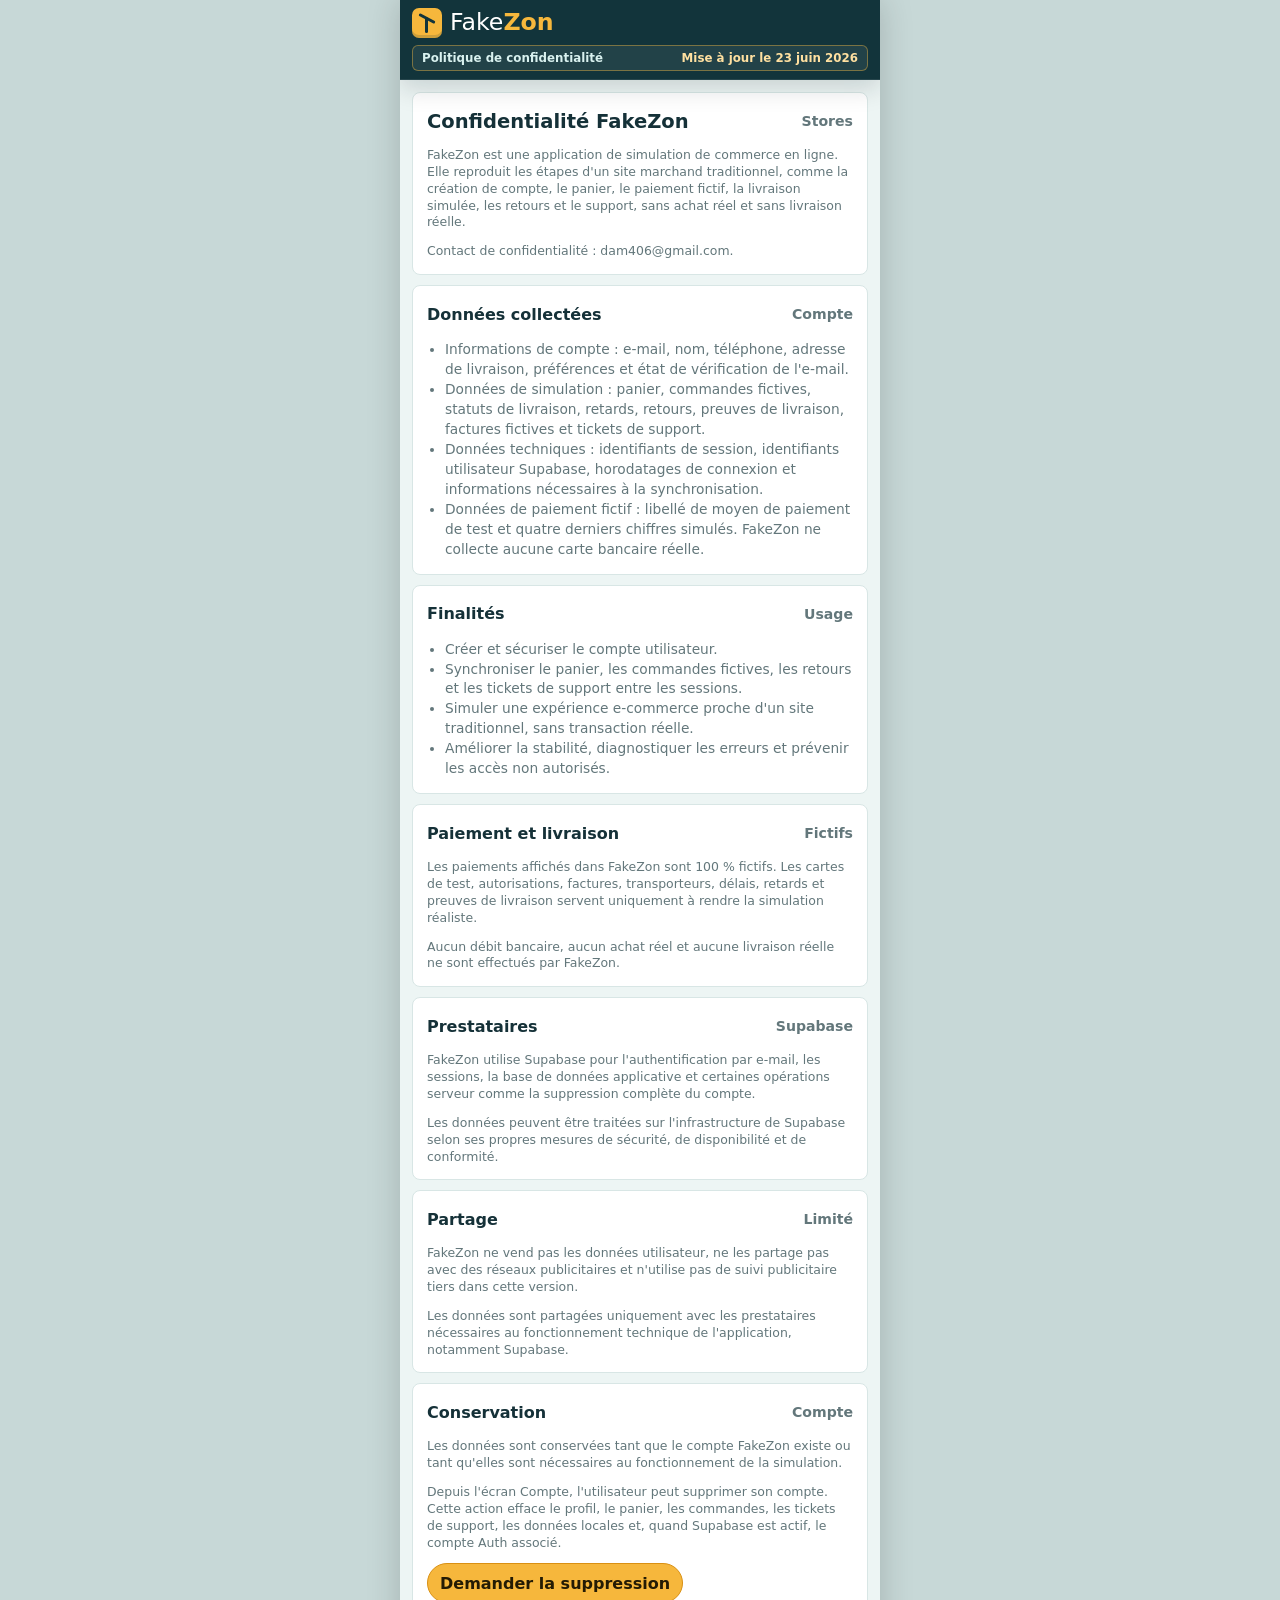
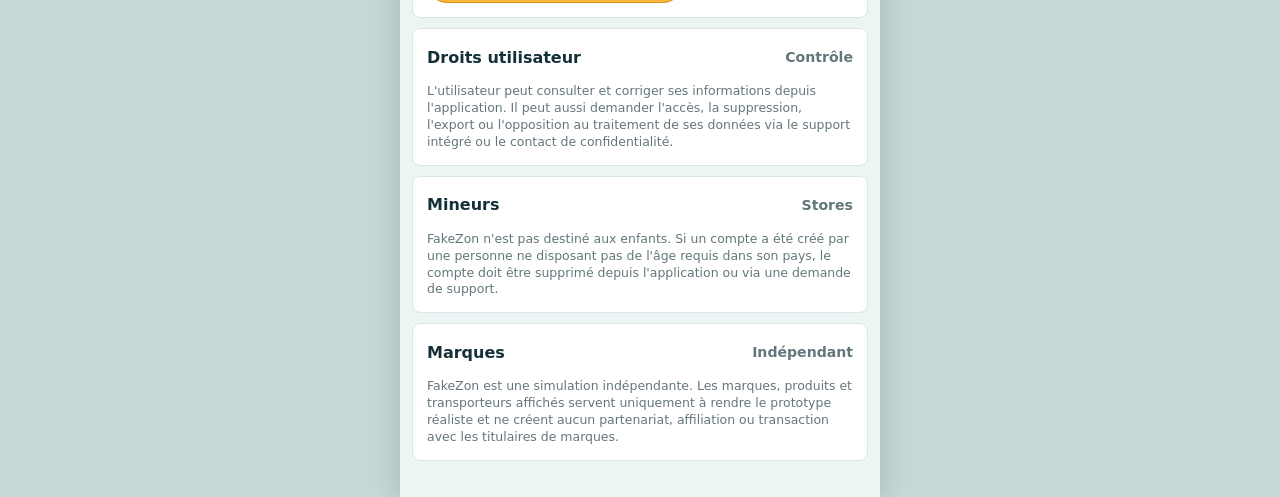
==== commit 9b584828: "Add account deletion page" ====
--- a/privacy.html
+++ b/privacy.html
@@ -14,7 +14,7 @@
     <div class="app-shell privacy-shell">
       <header class="topbar">
         <div class="brand-row">
-          <a class="brand privacy-brand" href="./privacy.html" aria-label="Politique de confidentialité FakeZon">
+          <a class="brand privacy-brand" href="./index.html" aria-label="Accueil FakeZon">
             <span class="brand-mark" aria-hidden="true"></span>
             <span class="brand-name"><span>Fake</span><strong>Zon</strong></span>
           </a>
@@ -95,6 +95,7 @@
           </div>
           <p class="helper-copy">Les données sont conservées tant que le compte FakeZon existe ou tant qu'elles sont nécessaires au fonctionnement de la simulation.</p>
           <p class="helper-copy">Depuis l'écran Compte, l'utilisateur peut supprimer son compte. Cette action efface le profil, le panier, les commandes, les tickets de support, les données locales et, quand Supabase est actif, le compte Auth associé.</p>
+          <a class="small-button legal-link" href="./delete-account.html">Demander la suppression</a>
         </section>
 
         <section class="account-panel">
